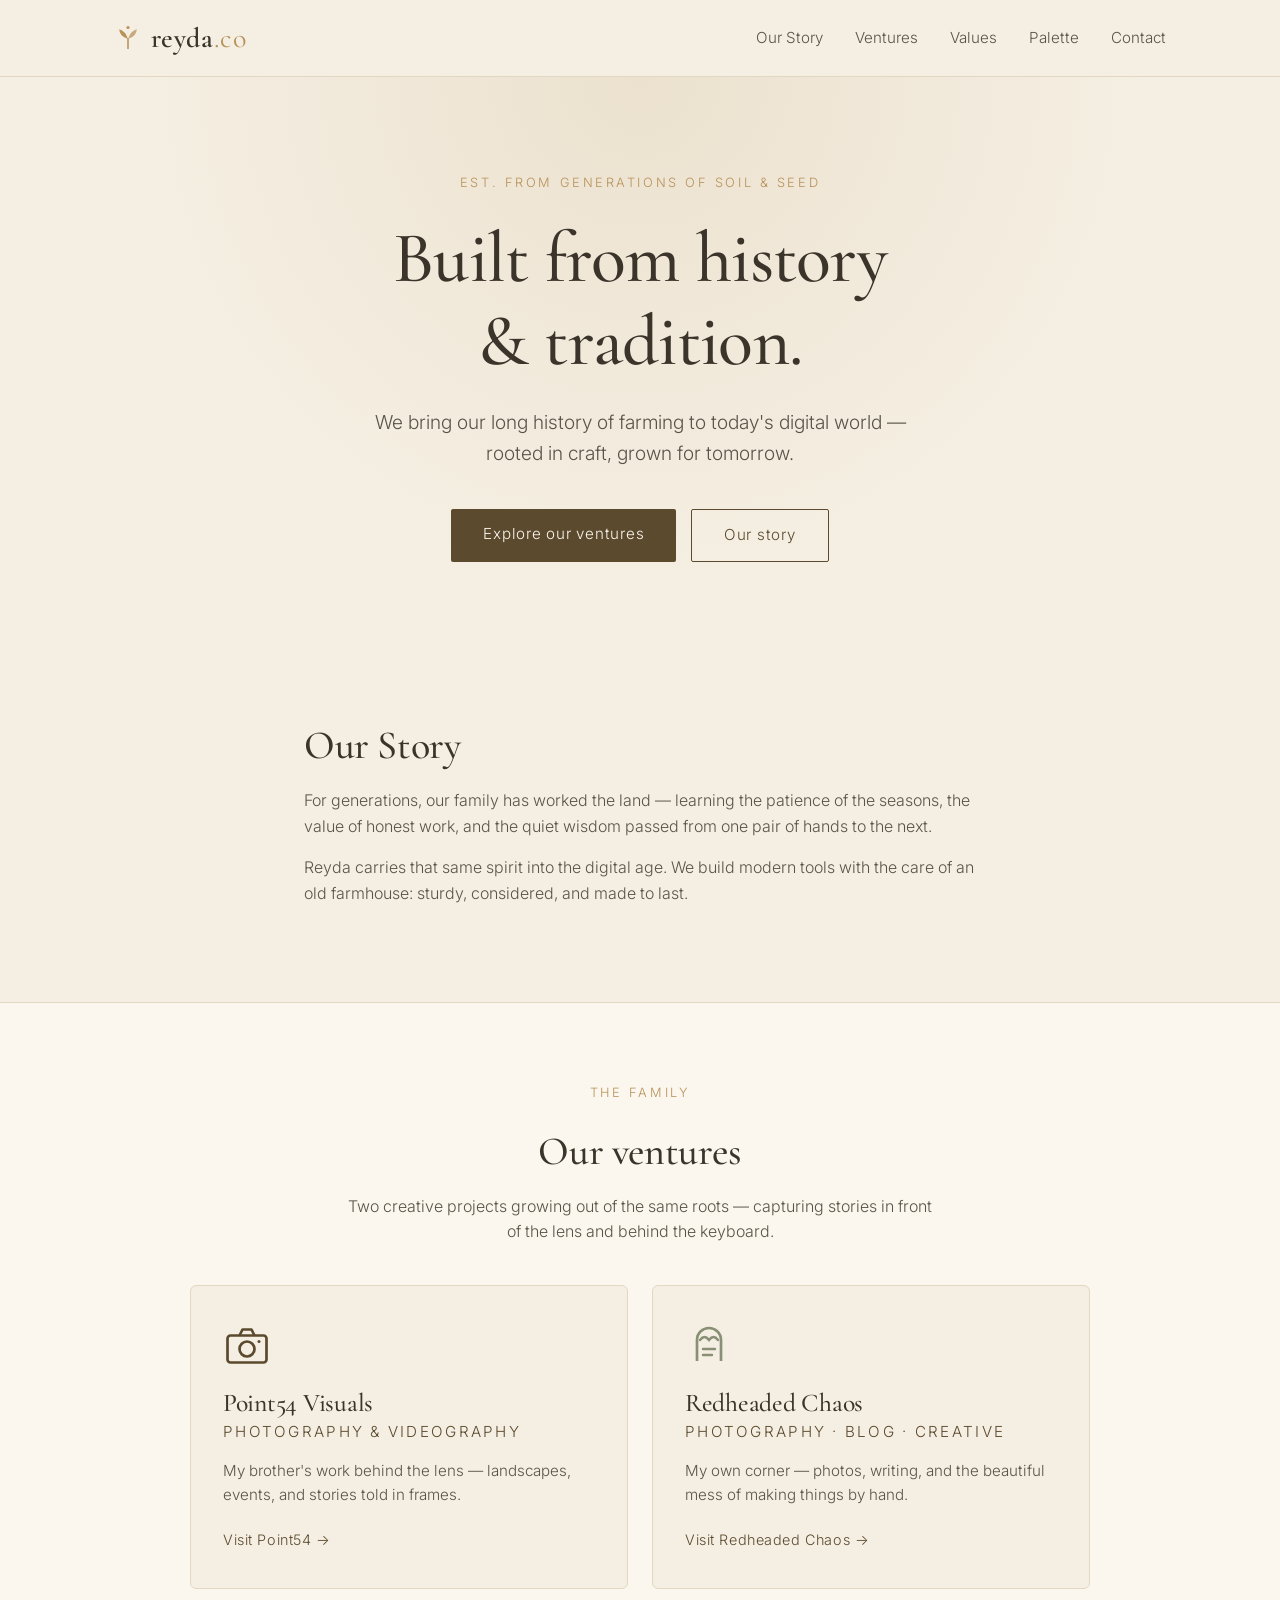
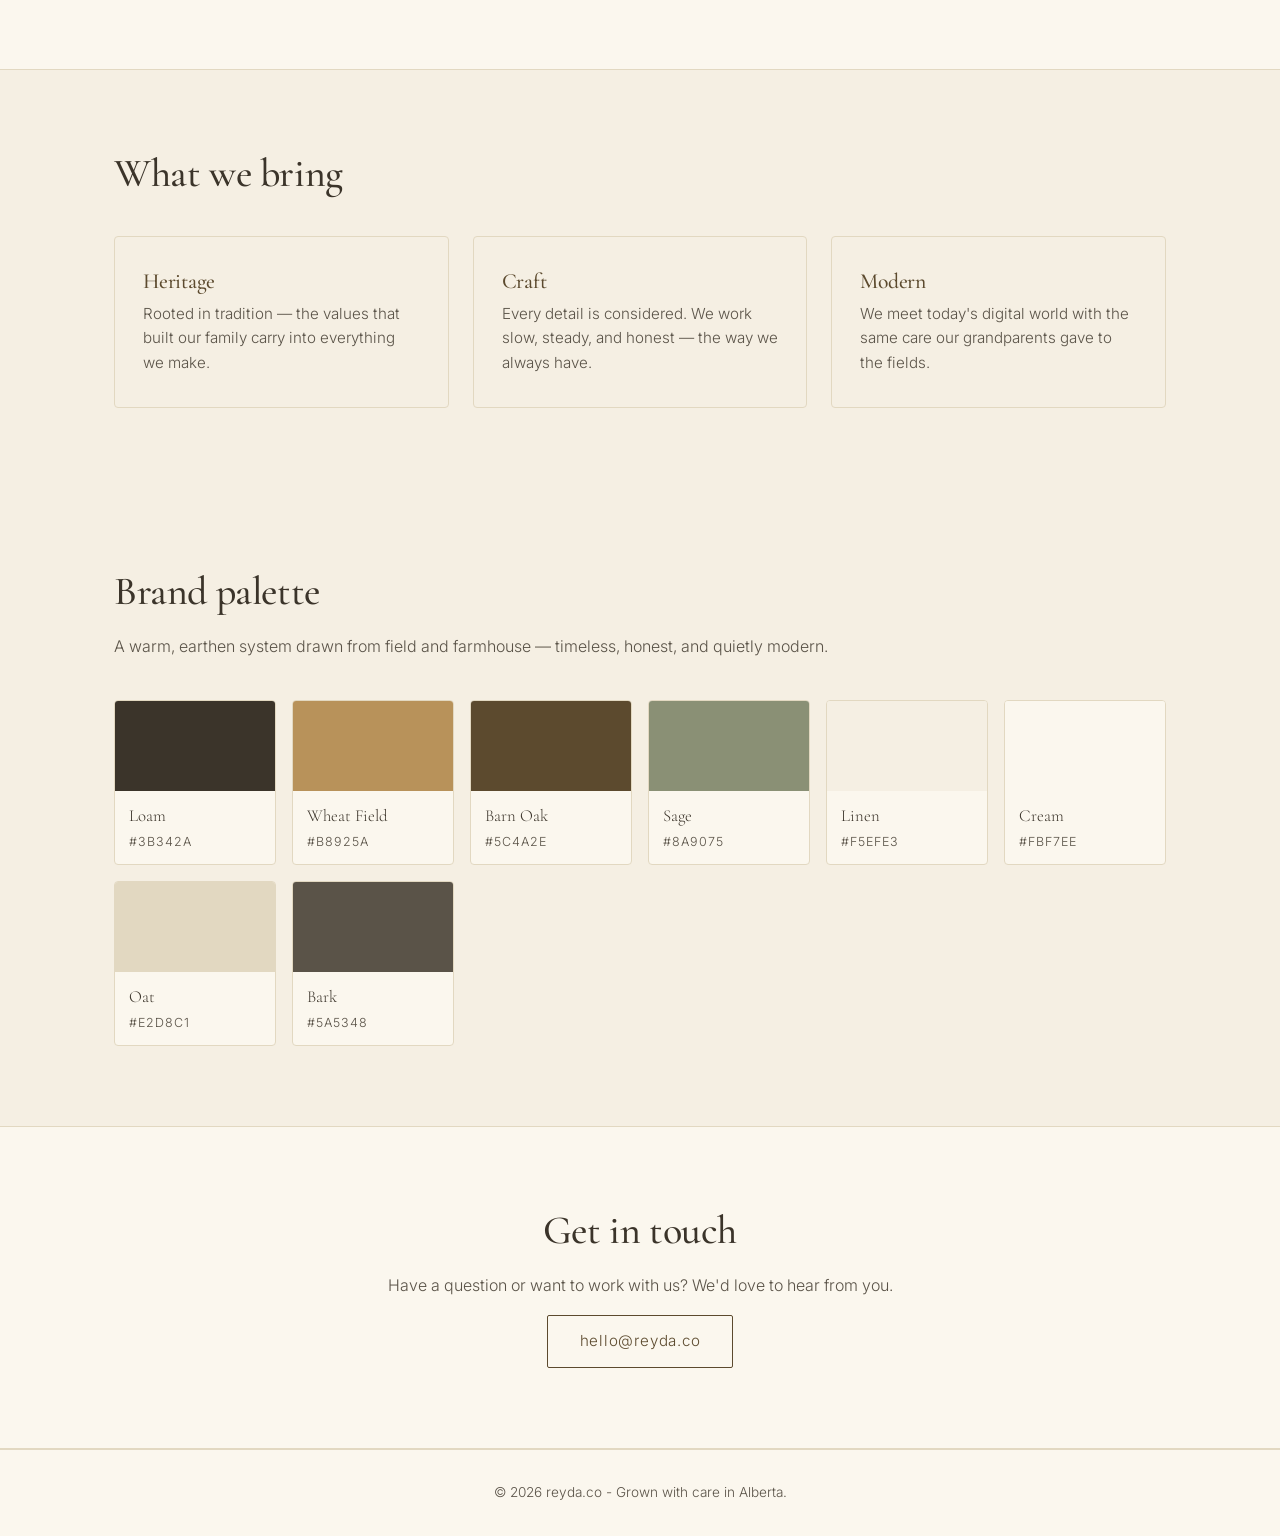
==== index.html @ 4c2921be "Update title and footer to lowercase 'reyda.co'" ====
<!DOCTYPE html>
<html lang="en">
<head>
  <meta charset="UTF-8" />
  <meta name="viewport" content="width=device-width, initial-scale=1.0" />
  <title>reyda.co &mdash; Built from History &amp; Tradition</title>
  <link rel="preconnect" href="https://fonts.googleapis.com">
  <link rel="preconnect" href="https://fonts.gstatic.com" crossorigin>
  <link href="https://fonts.googleapis.com/css2?family=Cormorant+Garamond:wght@400;500;600&family=Inter:wght@300;400;500&display=swap" rel="stylesheet">
  <link rel="stylesheet" href="styles.css" />
  <link rel="icon" type="image/svg+xml" href="favicon.svg" />
</head>
<body>
  <header class="site-header">
    <div class="container header-inner">
      <a href="#" class="logo" aria-label="reyda.co home">
        <svg class="logo-mark" viewBox="0 0 32 32" fill="none" xmlns="http://www.w3.org/2000/svg" aria-hidden="true">
          <!-- Pointed sprout w/ seed dot -->
          <path d="M16 28 V17" stroke="currentColor" stroke-width="1.8" stroke-linecap="round"/>
          <path d="M16 17 Q 6 14, 6 6 Q 13 8, 16 17 Z" fill="currentColor"/>
          <path d="M16 17 Q 26 14, 26 6 Q 19 8, 16 17 Z" fill="currentColor" opacity="0.75"/>
          <circle cx="16" cy="4" r="1.8" fill="currentColor"/>
        </svg>
        <span class="logo-word">reyda<span>.co</span></span>
      </a>
      <nav>
        <a href="#story">Our Story</a>
        <a href="#services">Ventures</a>
        <a href="#values">Values</a>
        <a href="#palette">Palette</a>
        <a href="#contact">Contact</a>
      </nav>
    </div>
  </header>

  <main>
    <section class="hero">
      <div class="container hero-content">
        <p class="eyebrow">Est. from generations of soil &amp; seed</p>
        <h1>Built from history<br />&amp; tradition.</h1>
        <p class="lede">
          We bring our long history of farming to today's digital world &mdash;
          rooted in craft, grown for tomorrow.
        </p>
        <div class="hero-ctas">
          <a href="#services" class="btn">Explore our ventures</a>
          <a href="#story" class="btn ghost">Our story</a>
        </div>
      </div>
    </section>

    <section id="story" class="section">
      <div class="container narrow">
        <h2>Our Story</h2>
        <p>
          For generations, our family has worked the land &mdash; learning the
          patience of the seasons, the value of honest work, and the quiet wisdom
          passed from one pair of hands to the next.
        </p>
        <p>
          Reyda carries that same spirit into the digital age. We build modern
          tools with the care of an old farmhouse: sturdy, considered, and made
          to last.
        </p>
      </div>
    </section>

    <section id="services" class="section alt">
      <div class="container">
        <p class="eyebrow" style="text-align:center">The family</p>
        <h2 style="text-align:center">Our ventures</h2>
        <p style="text-align:center; max-width: 600px; margin: 0 auto 1rem;">Two creative projects growing out of the same roots &mdash; capturing stories in front of the lens and behind the keyboard.</p>
        <div class="grid ventures-grid">
          <a href="point54.html" class="venture-card point54">
            <div class="venture-icon" aria-hidden="true">
              <svg viewBox="0 0 32 32" fill="none">
                <rect x="3" y="9" width="26" height="18" rx="2" stroke="currentColor" stroke-width="1.8" fill="none"/>
                <path d="M11 9 L13 5 H19 L21 9" stroke="currentColor" stroke-width="1.8" fill="none" stroke-linejoin="round"/>
                <circle cx="16" cy="18" r="5" stroke="currentColor" stroke-width="1.8" fill="none"/>
                <circle cx="24" cy="13" r="1" fill="currentColor"/>
              </svg>
            </div>
            <h3>Point54 Visuals</h3>
            <p class="venture-sub">Photography &amp; Videography</p>
            <p>My brother's work behind the lens &mdash; landscapes, events, and stories told in frames.</p>
            <span class="venture-link">Visit Point54 &rarr;</span>
          </a>
          <a href="redheaded-chaos.html" class="venture-card redheaded">
            <div class="venture-icon" aria-hidden="true">
              <svg viewBox="0 0 32 32" fill="none">
                <path d="M8 26 V12 C 8 7, 12 4, 16 4 C 20 4, 24 7, 24 12 V26" stroke="currentColor" stroke-width="1.8" fill="none" stroke-linejoin="round"/>
                <path d="M10 12 Q 13 8, 16 12 Q 19 8, 22 12" stroke="currentColor" stroke-width="1.6" fill="none" stroke-linecap="round"/>
                <path d="M12 18 H20 M12 22 H18" stroke="currentColor" stroke-width="1.6" stroke-linecap="round"/>
              </svg>
            </div>
            <h3>Redheaded Chaos</h3>
            <p class="venture-sub">Photography &middot; Blog &middot; Creative</p>
            <p>My own corner &mdash; photos, writing, and the beautiful mess of making things by hand.</p>
            <span class="venture-link">Visit Redheaded Chaos &rarr;</span>
          </a>
        </div>
      </div>
    </section>

    <section id="values" class="section">
      <div class="container">
        <h2>What we bring</h2>
        <div class="grid">
          <div class="card">
            <h3>Heritage</h3>
            <p>Rooted in tradition &mdash; the values that built our family carry into everything we make.</p>
          </div>
          <div class="card">
            <h3>Craft</h3>
            <p>Every detail is considered. We work slow, steady, and honest &mdash; the way we always have.</p>
          </div>
          <div class="card">
            <h3>Modern</h3>
            <p>We meet today's digital world with the same care our grandparents gave to the fields.</p>
          </div>
        </div>
      </div>
    </section>

    <section id="palette" class="section">
      <div class="container">
        <h2>Brand palette</h2>
        <p>A warm, earthen system drawn from field and farmhouse &mdash; timeless, honest, and quietly modern.</p>
        <div class="palette">
          <div class="swatch">
            <div class="swatch-color" style="background:#3B342A"></div>
            <div class="swatch-meta"><span class="swatch-name">Loam</span><span class="swatch-hex">#3B342A</span></div>
          </div>
          <div class="swatch">
            <div class="swatch-color" style="background:#B8925A"></div>
            <div class="swatch-meta"><span class="swatch-name">Wheat Field</span><span class="swatch-hex">#B8925A</span></div>
          </div>
          <div class="swatch">
            <div class="swatch-color" style="background:#5C4A2E"></div>
            <div class="swatch-meta"><span class="swatch-name">Barn Oak</span><span class="swatch-hex">#5C4A2E</span></div>
          </div>
          <div class="swatch">
            <div class="swatch-color" style="background:#8A9075"></div>
            <div class="swatch-meta"><span class="swatch-name">Sage</span><span class="swatch-hex">#8A9075</span></div>
          </div>
          <div class="swatch">
            <div class="swatch-color" style="background:#F5EFE3"></div>
            <div class="swatch-meta"><span class="swatch-name">Linen</span><span class="swatch-hex">#F5EFE3</span></div>
          </div>
          <div class="swatch">
            <div class="swatch-color" style="background:#FBF7EE"></div>
            <div class="swatch-meta"><span class="swatch-name">Cream</span><span class="swatch-hex">#FBF7EE</span></div>
          </div>
          <div class="swatch">
            <div class="swatch-color" style="background:#E2D8C1"></div>
            <div class="swatch-meta"><span class="swatch-name">Oat</span><span class="swatch-hex">#E2D8C1</span></div>
          </div>
          <div class="swatch">
            <div class="swatch-color" style="background:#5A5348"></div>
            <div class="swatch-meta"><span class="swatch-name">Bark</span><span class="swatch-hex">#5A5348</span></div>
          </div>
        </div>
      </div>
    </section>

    <section id="contact" class="section alt">
      <div class="container narrow center">
        <h2>Get in touch</h2>
        <p>Have a question or want to work with us? We'd love to hear from you.</p>
        <a href="mailto:hello@reyda.co" class="btn outline">hello@reyda.co</a>
      </div>
    </section>
  </main>

  <footer>
    <div class="container footer-inner">
      <p>&copy; <span id="year"></span> reyda.co - Grown with care in Alberta.</p>
    </div>
  </footer>

  <script>
    document.getElementById('year').textContent = new Date().getFullYear();
  </script>
</body>
</html>
---- styles.css ----
/* Reyda — landing page styles
   Brand palette:
   Loam #3B342A | Wheat Field #B8925A | Barn Oak #5C4A2E
   Linen #F5EFE3 | Cream #FBF7EE | Sage #8A9075
   Oat #E2D8C1 | Bark #5A5348
*/

:root {
  --loam: #3B342A;
  --wheat: #B8925A;
  --barn: #5C4A2E;
  --linen: #F5EFE3;
  --cream: #FBF7EE;
  --sage: #8A9075;
  --oat: #E2D8C1;
  --bark: #5A5348;

  --bg: var(--linen);
  --bg-alt: var(--cream);
  --ink: var(--loam);
  --ink-soft: var(--bark);
  --accent: var(--wheat);
  --accent-dark: var(--barn);
  --line: var(--oat);
}

* { box-sizing: border-box; }

html, body {
  margin: 0;
  padding: 0;
  background: var(--bg);
  color: var(--ink);
  font-family: 'Inter', -apple-system, BlinkMacSystemFont, sans-serif;
  font-weight: 300;
  line-height: 1.6;
  -webkit-font-smoothing: antialiased;
}

.container {
  width: 100%;
  max-width: 1100px;
  margin: 0 auto;
  padding: 0 1.5rem;
}

.container.narrow { max-width: 720px; }
.container.center { text-align: center; }

h1, h2, h3 {
  font-family: 'Cormorant Garamond', Georgia, serif;
  font-weight: 500;
  color: var(--ink);
  letter-spacing: -0.01em;
  line-height: 1.15;
  margin: 0 0 1rem;
}

h1 { font-size: clamp(2.5rem, 6vw, 4.5rem); }
h2 { font-size: clamp(1.8rem, 3.5vw, 2.5rem); margin-bottom: 1.25rem; }
h3 { font-size: 1.35rem; }

p { margin: 0 0 1rem; color: var(--ink-soft); }

a { color: var(--accent-dark); text-decoration: none; }
a:hover { color: var(--ink); }

/* Header */
.site-header {
  padding: 1.5rem 0;
  border-bottom: 1px solid var(--line);
  background: var(--bg);
}

.header-inner {
  display: flex;
  justify-content: space-between;
  align-items: center;
  gap: 1rem;
  flex-wrap: wrap;
}

.logo {
  display: inline-flex;
  align-items: center;
  gap: 0.55rem;
  font-family: 'Cormorant Garamond', serif;
  font-size: 1.75rem;
  font-weight: 600;
  color: var(--ink);
  letter-spacing: 0.02em;
  line-height: 1;
}
.logo svg { display: block; }
.logo-mark {
  width: 28px;
  height: 28px;
  color: var(--accent);
  transition: transform 0.3s ease, color 0.2s ease;
}
.logo:hover .logo-mark {
  transform: rotate(-6deg);
  color: var(--accent-dark);
}
.logo-word { display: inline-block; color: var(--loam); }
.logo-word span { color: var(--accent); font-weight: 400; }

nav a {
  margin-left: 1.75rem;
  font-size: 0.95rem;
  color: var(--ink-soft);
}
nav a:first-child { margin-left: 0; }
nav a:hover { color: var(--accent-dark); }

/* Hero */
.hero {
  padding: 6rem 0 5rem;
  text-align: center;
  background:
    radial-gradient(circle at 50% 0%, rgba(184, 146, 90, 0.15), transparent 60%),
    var(--bg);
}

.hero-image {
  position: relative;
  overflow: hidden;
  padding: 8rem 0 7rem;
  isolation: isolate;
  color: var(--linen);
}
.hero-image .hero-bg {
  position: absolute;
  inset: 0;
  background: url('hero.png') center 55% / cover no-repeat;
  z-index: -2;
}
.hero-image::before {
  content: "";
  position: absolute;
  inset: 0;
  background:
    radial-gradient(ellipse at 50% 50%, rgba(59, 52, 42, 0.75) 0%, rgba(59, 52, 42, 0.55) 40%, rgba(59, 52, 42, 0.7) 100%),
    linear-gradient(180deg, rgba(59, 52, 42, 0.4) 0%, rgba(59, 52, 42, 0.35) 50%, rgba(59, 52, 42, 0.75) 100%);
  z-index: -1;
}
.hero-image .lede { color: #FBF7EE; text-shadow: 0 2px 18px rgba(0,0,0,0.6), 0 1px 4px rgba(0,0,0,0.5); font-weight: 400; }
.hero-image h1 { text-shadow: 0 2px 20px rgba(0,0,0,0.35); }
.hero-image h1,
.hero-image .lede {
  color: var(--linen);
}
.hero-image .eyebrow { color: var(--wheat); text-shadow: 0 1px 8px rgba(0,0,0,0.4); }
.hero-content { position: relative; }
.hero-ctas {
  display: inline-flex;
  gap: 0.9rem;
  flex-wrap: wrap;
  justify-content: center;
}
.btn.ghost {
  background: transparent;
  color: var(--accent-dark);
  border: 1px solid var(--accent-dark);
}
.btn.ghost:hover {
  background: var(--accent-dark);
  color: var(--cream);
}
.hero-image .btn.ghost {
  color: var(--linen);
  border-color: rgba(245, 239, 227, 0.5);
}
.hero-image .btn.ghost:hover {
  background: rgba(245, 239, 227, 0.12);
  color: var(--linen);
  border-color: var(--linen);
}

.eyebrow {
  text-transform: uppercase;
  letter-spacing: 0.2em;
  font-size: 0.8rem;
  color: var(--accent);
  margin-bottom: 1.5rem;
}

.hero .lede {
  font-size: 1.2rem;
  max-width: 560px;
  margin: 1.5rem auto 2.5rem;
  color: var(--ink-soft);
}

/* Buttons */
.btn {
  display: inline-block;
  padding: 0.85rem 2rem;
  background: var(--accent-dark);
  color: var(--cream);
  border-radius: 2px;
  font-size: 0.95rem;
  letter-spacing: 0.05em;
  transition: background 0.2s ease, transform 0.2s ease;
}
.btn:hover {
  background: var(--loam);
  color: var(--cream);
  transform: translateY(-1px);
}

.btn.outline {
  background: transparent;
  color: var(--accent-dark);
  border: 1px solid var(--accent-dark);
}
.btn.outline:hover {
  background: var(--accent-dark);
  color: var(--cream);
}

/* Sections */
.section {
  padding: 5rem 0;
}
.section.alt {
  background: var(--bg-alt);
  border-top: 1px solid var(--line);
  border-bottom: 1px solid var(--line);
}

/* Value grid */
.grid {
  display: grid;
  grid-template-columns: repeat(auto-fit, minmax(240px, 1fr));
  gap: 1.5rem;
  margin-top: 2.5rem;
}

/* Ventures */
.ventures-grid {
  grid-template-columns: repeat(auto-fit, minmax(280px, 1fr));
  max-width: 900px;
  margin-left: auto;
  margin-right: auto;
}
.venture-card {
  display: block;
  background: var(--bg);
  padding: 2.25rem 2rem;
  border: 1px solid var(--line);
  border-radius: 6px;
  text-decoration: none;
  color: var(--ink);
  transition: transform 0.25s ease, box-shadow 0.25s ease, border-color 0.25s ease;
  position: relative;
  overflow: hidden;
}
.venture-card::before {
  content: "";
  position: absolute;
  top: 0; left: 0; right: 0;
  height: 3px;
  background: var(--accent);
  transform: scaleX(0);
  transform-origin: left;
  transition: transform 0.35s ease;
}
.venture-card:hover {
  transform: translateY(-4px);
  box-shadow: 0 14px 34px rgba(59, 52, 42, 0.1);
  border-color: var(--wheat);
}
.venture-card:hover::before { transform: scaleX(1); }
.venture-icon {
  width: 48px;
  height: 48px;
  color: var(--accent);
  margin-bottom: 1.1rem;
}
.venture-icon svg { width: 100%; height: 100%; }
.venture-card h3 {
  color: var(--loam);
  margin: 0 0 0.2rem;
  font-size: 1.6rem;
}
.venture-sub {
  font-family: 'Inter', sans-serif;
  font-size: 0.75rem;
  letter-spacing: 0.15em;
  text-transform: uppercase;
  color: var(--accent-dark) !important;
  margin: 0 0 0.9rem !important;
}
.venture-card p { margin: 0 0 1.2rem; font-size: 0.95rem; color: var(--ink-soft); }
.venture-link {
  display: inline-block;
  font-size: 0.9rem;
  color: var(--accent-dark);
  letter-spacing: 0.04em;
  transition: transform 0.2s ease;
}
.venture-card:hover .venture-link {
  transform: translateX(4px);
  color: var(--loam);
}

/* Distinct color accents per venture */
.venture-card.point54 .venture-icon { color: var(--barn); }
.venture-card.point54::before { background: var(--barn); }
.venture-card.redheaded .venture-icon { color: var(--sage); }
.venture-card.redheaded::before { background: var(--sage); }

.card {
  background: var(--bg);
  padding: 2rem 1.75rem;
  border: 1px solid var(--line);
  border-radius: 4px;
  transition: transform 0.2s ease, box-shadow 0.2s ease;
}
.card:hover {
  transform: translateY(-3px);
  box-shadow: 0 10px 30px rgba(59, 52, 42, 0.08);
}
.card h3 { color: var(--accent-dark); margin-bottom: 0.5rem; }
.card p { margin: 0; font-size: 0.95rem; }

/* Palette showcase */
.palette {
  display: grid;
  grid-template-columns: repeat(auto-fit, minmax(140px, 1fr));
  gap: 1rem;
  margin-top: 2.5rem;
}

.swatch {
  border: 1px solid var(--line);
  border-radius: 4px;
  overflow: hidden;
  background: var(--cream);
}

.swatch-color {
  height: 90px;
  width: 100%;
}

.swatch-meta {
  padding: 0.75rem 0.9rem;
}

.swatch-name {
  display: block;
  font-family: 'Cormorant Garamond', serif;
  font-size: 1.05rem;
  color: var(--ink);
  margin-bottom: 0.15rem;
}

.swatch-hex {
  display: block;
  font-size: 0.78rem;
  letter-spacing: 0.08em;
  color: var(--ink-soft);
  text-transform: uppercase;
}

/* Footer */
footer {
  padding: 2rem 0;
  border-top: 1px solid var(--line);
  background: var(--bg-alt);
}
.footer-inner {
  text-align: center;
}
footer p {
  margin: 0;
  font-size: 0.85rem;
  color: var(--ink-soft);
}

/* Responsive */
@media (max-width: 600px) {
  .hero { padding: 4rem 0 3rem; }
  .section { padding: 3.5rem 0; }
  nav a { margin-left: 1rem; font-size: 0.9rem; }
}
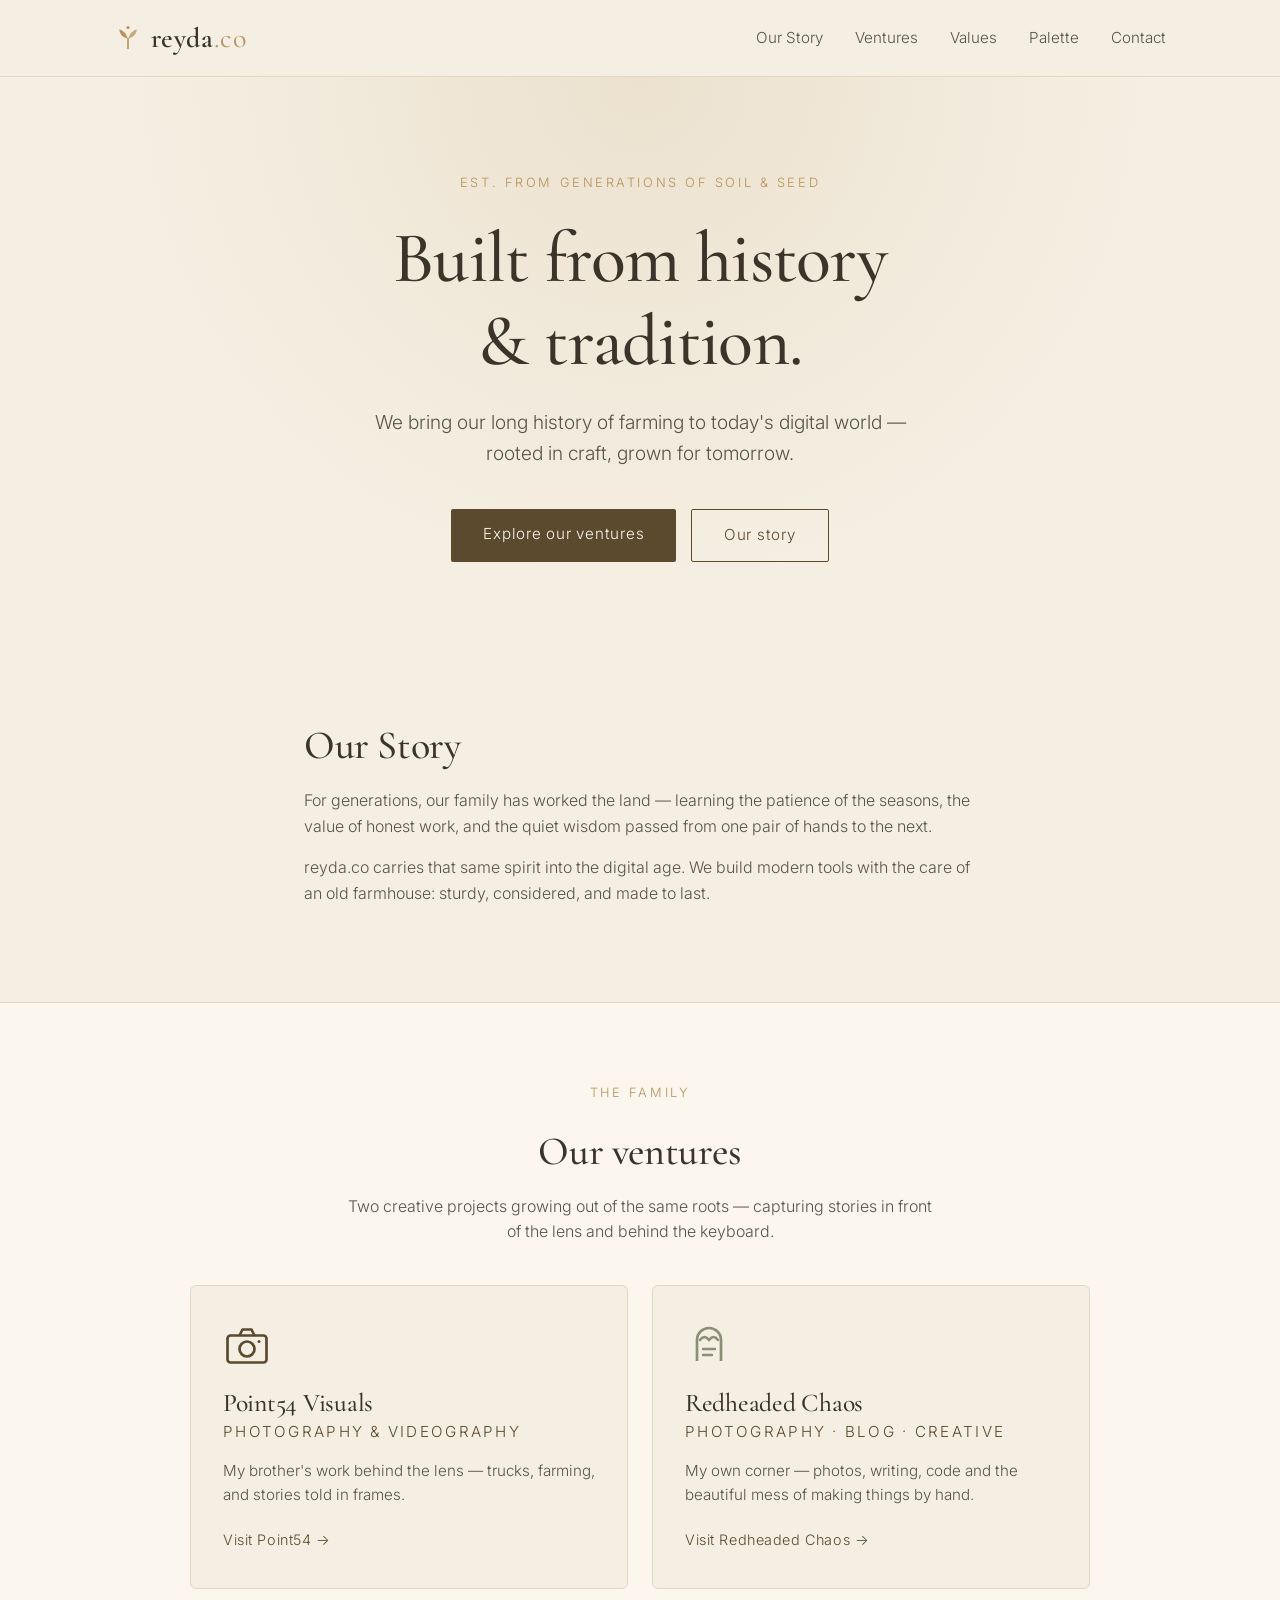
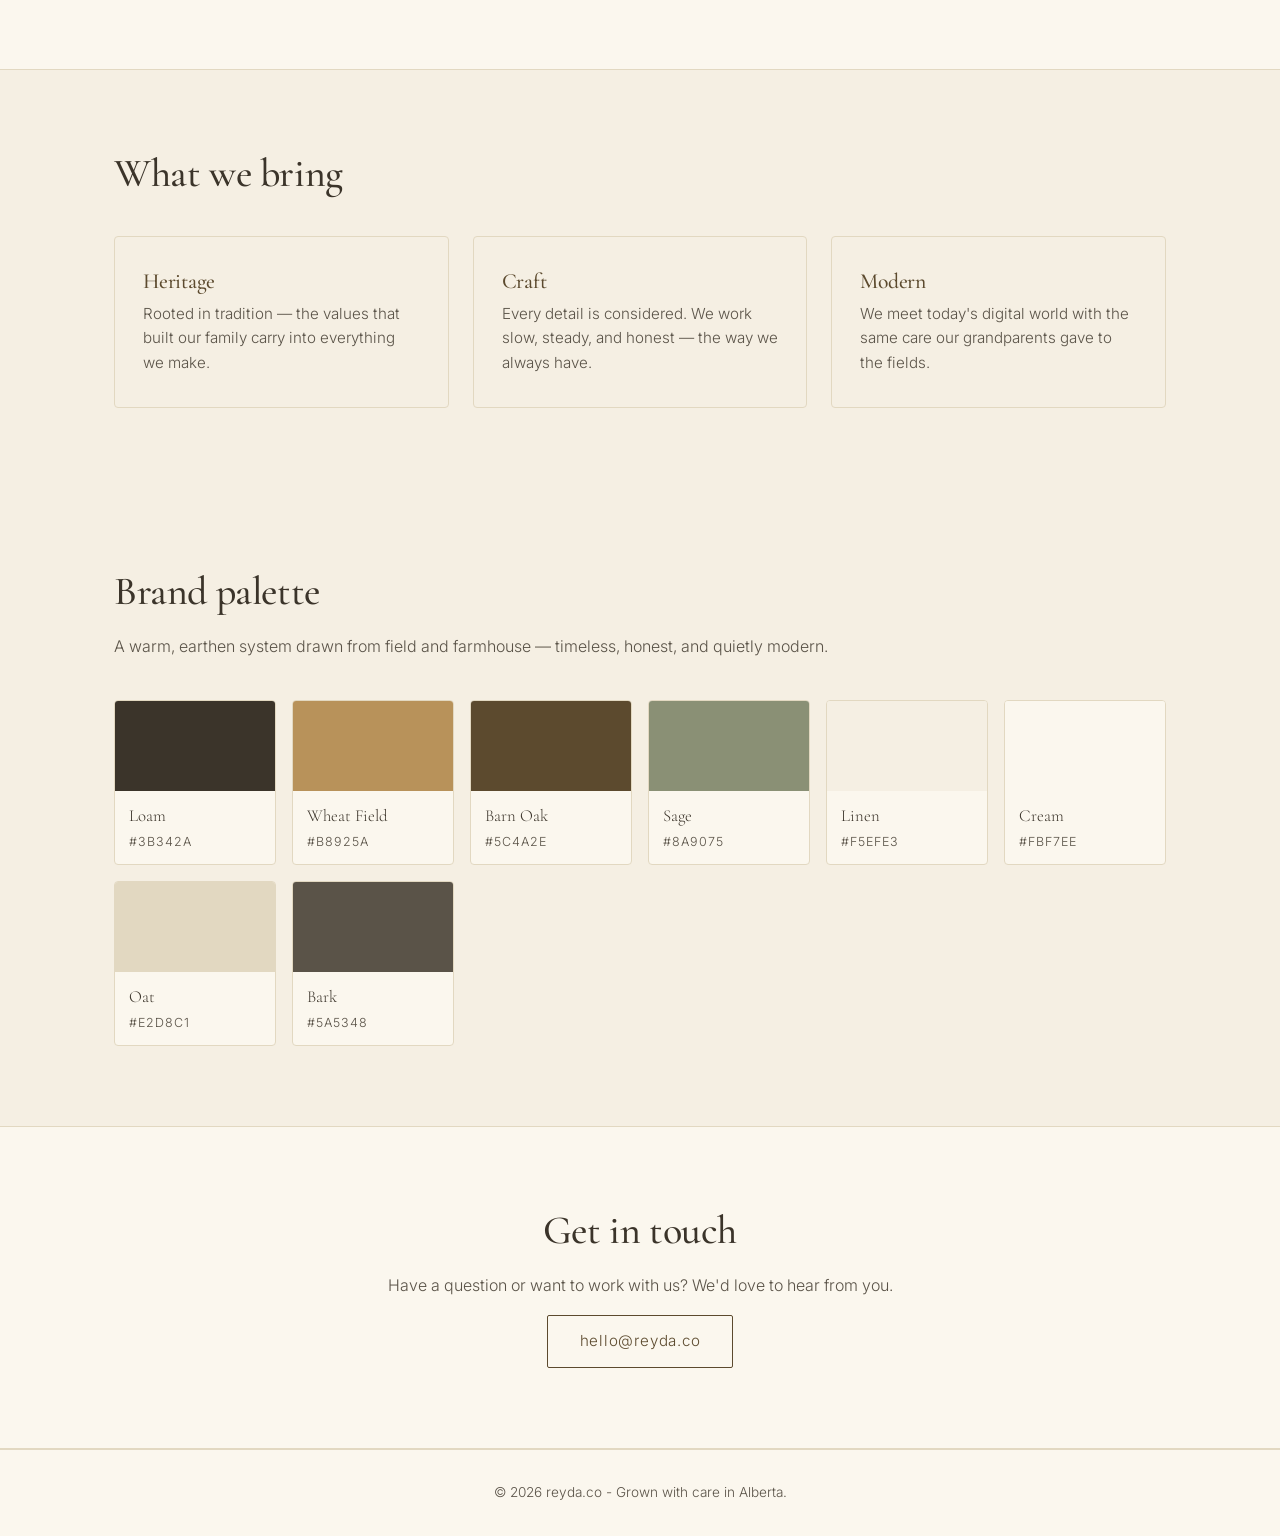
==== commit 5268b9b9: "Update descriptions in index.html content" ====
--- a/index.html
+++ b/index.html
@@ -58,7 +58,7 @@
           passed from one pair of hands to the next.
         </p>
         <p>
-          Reyda carries that same spirit into the digital age. We build modern
+          reyda.co carries that same spirit into the digital age. We build modern
           tools with the care of an old farmhouse: sturdy, considered, and made
           to last.
         </p>
@@ -82,7 +82,7 @@
             </div>
             <h3>Point54 Visuals</h3>
             <p class="venture-sub">Photography &amp; Videography</p>
-            <p>My brother's work behind the lens &mdash; landscapes, events, and stories told in frames.</p>
+            <p>My brother's work behind the lens &mdash; trucks, farming, and stories told in frames.</p>
             <span class="venture-link">Visit Point54 &rarr;</span>
           </a>
           <a href="redheaded-chaos.html" class="venture-card redheaded">
@@ -95,7 +95,7 @@
             </div>
             <h3>Redheaded Chaos</h3>
             <p class="venture-sub">Photography &middot; Blog &middot; Creative</p>
-            <p>My own corner &mdash; photos, writing, and the beautiful mess of making things by hand.</p>
+            <p>My own corner &mdash; photos, writing, code and the beautiful mess of making things by hand.</p>
             <span class="venture-link">Visit Redheaded Chaos &rarr;</span>
           </a>
         </div>
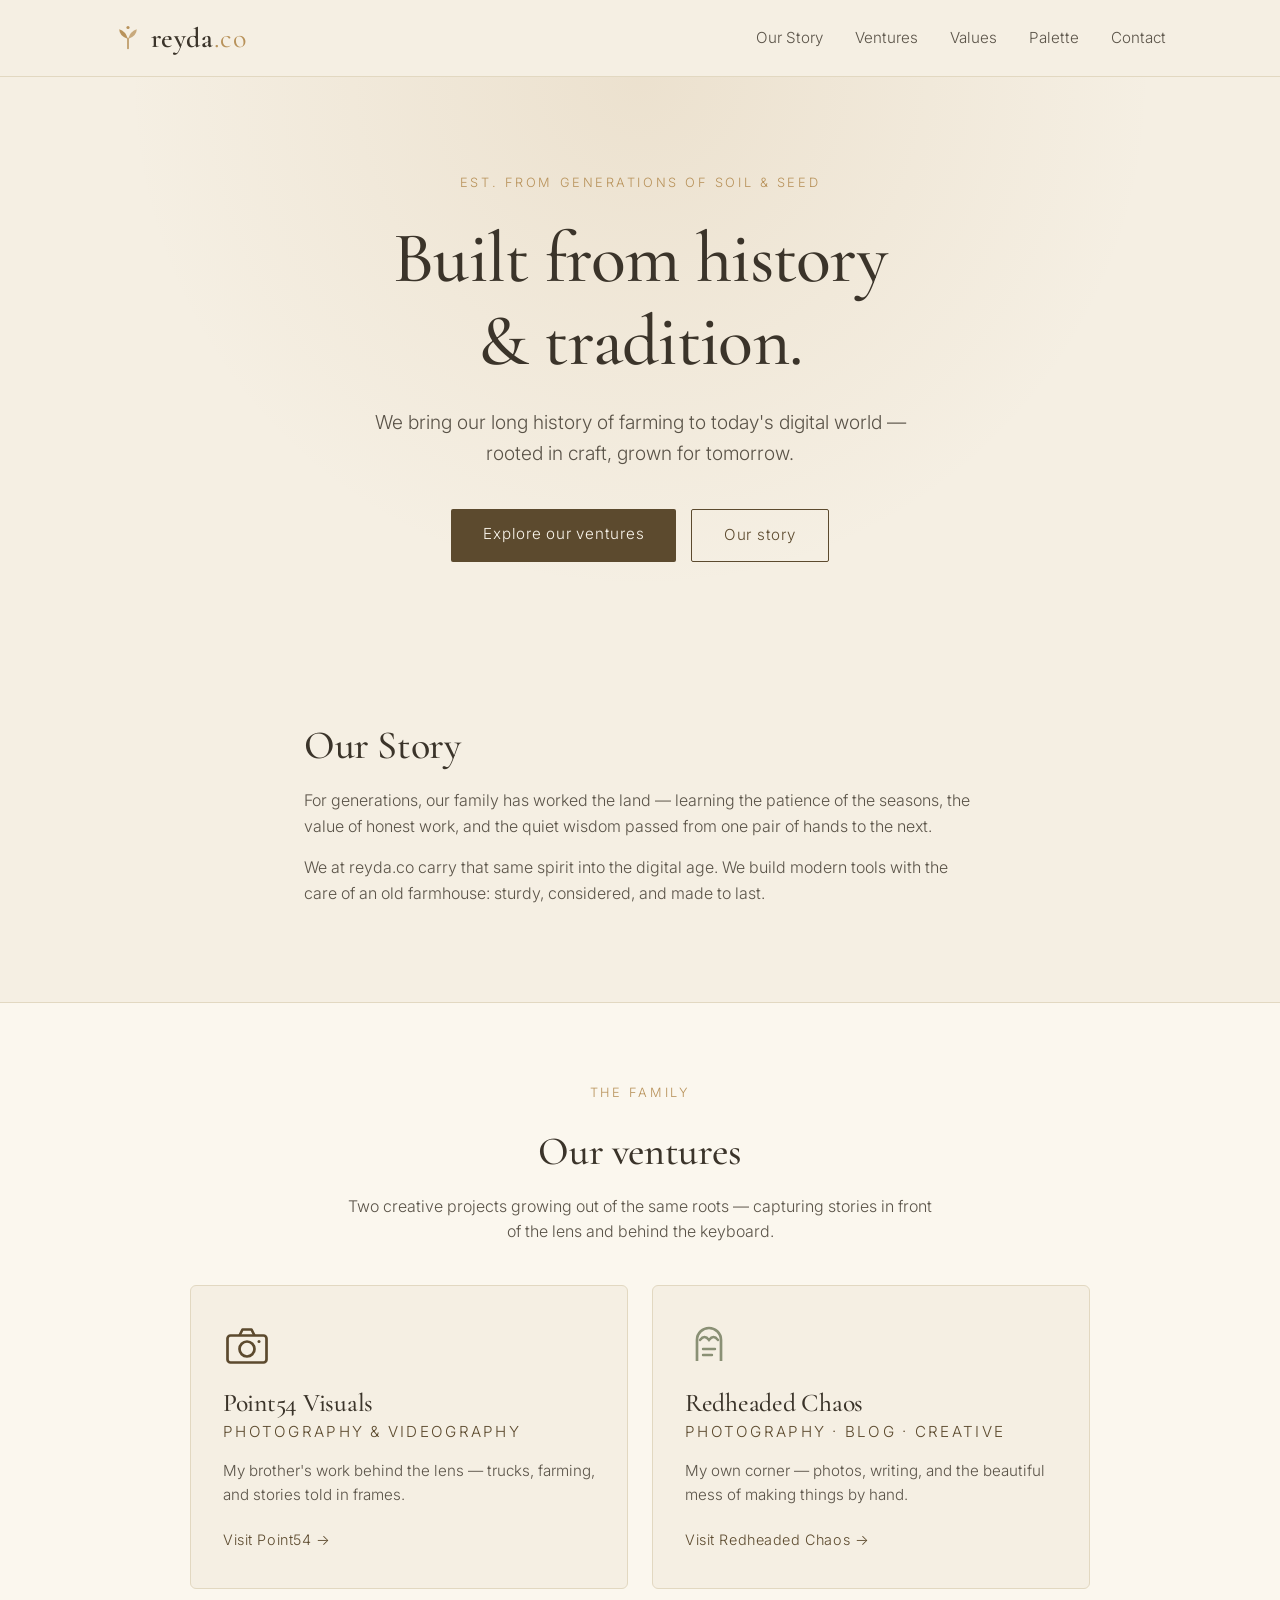
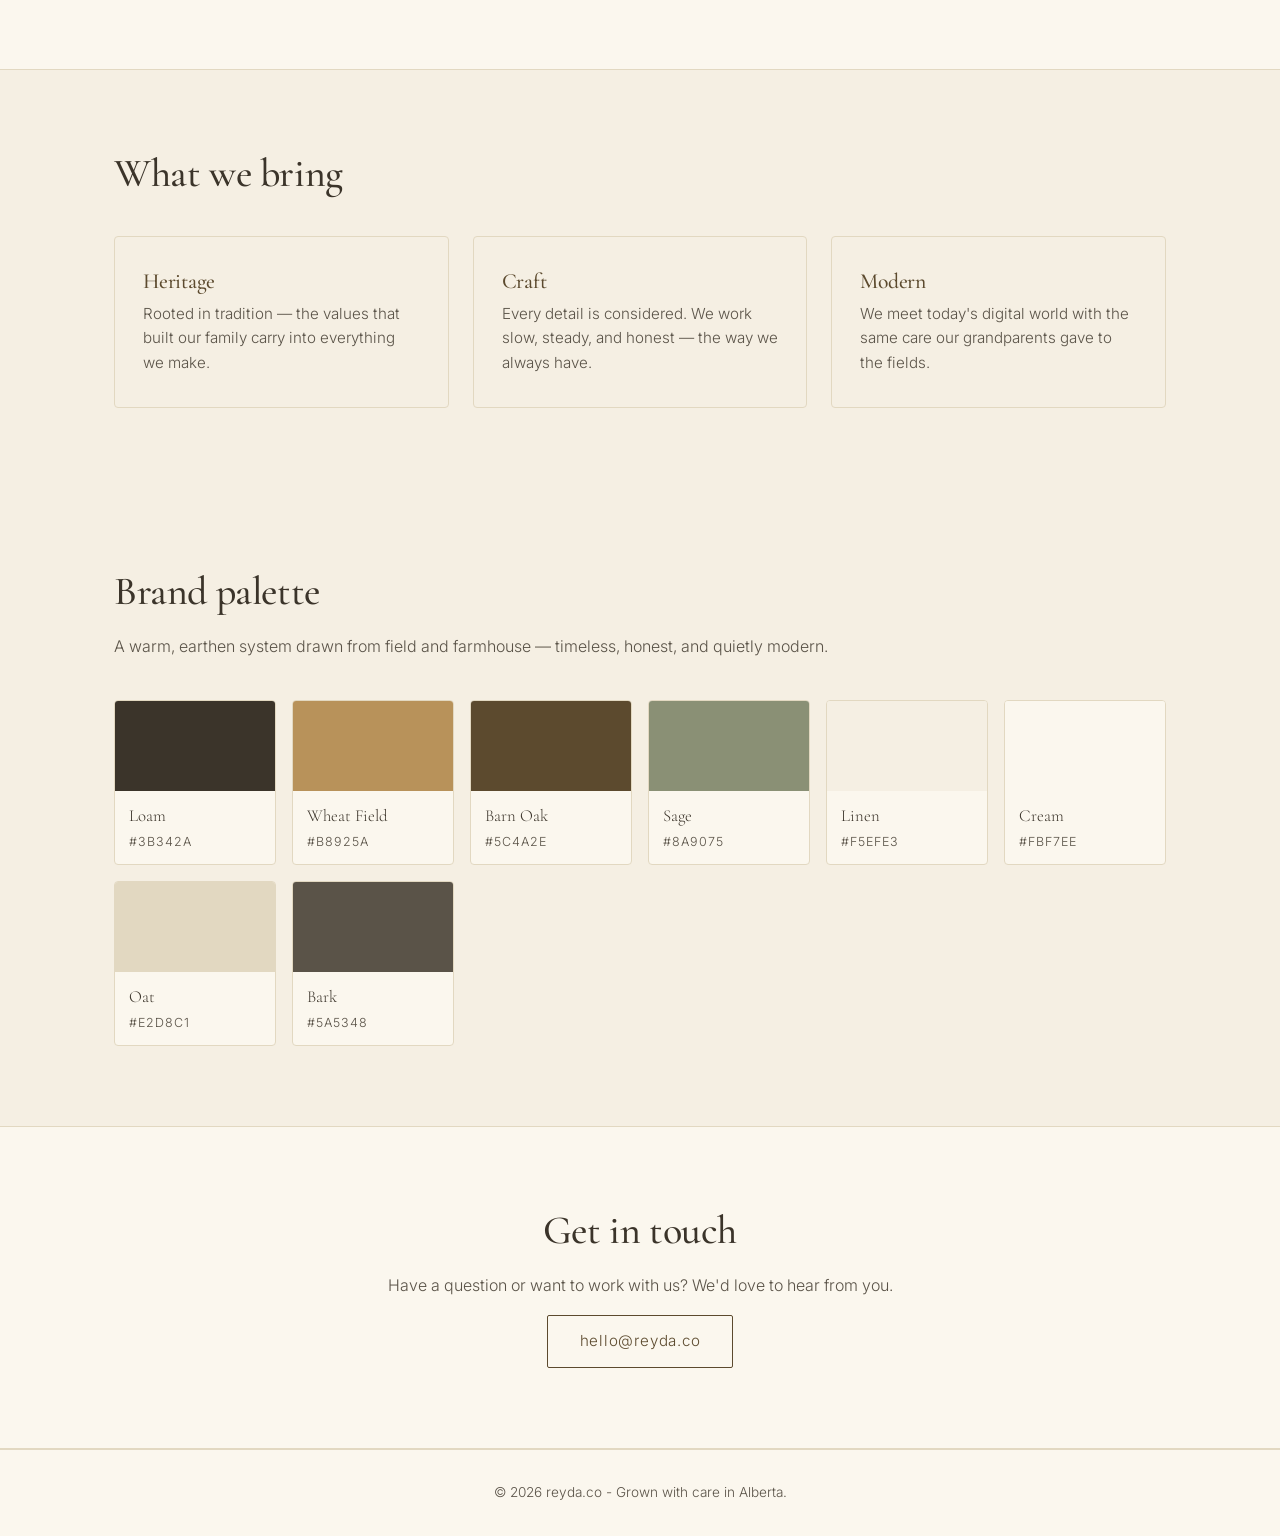
==== commit b9f919f8: "Update index.html" ====
--- a/index.html
+++ b/index.html
@@ -3,7 +3,7 @@
 <head>
   <meta charset="UTF-8" />
   <meta name="viewport" content="width=device-width, initial-scale=1.0" />
-  <title>reyda.co &mdash; Built from History &amp; Tradition</title>
+  <title> reyda.co &mdash; Home</title>
   <link rel="preconnect" href="https://fonts.googleapis.com">
   <link rel="preconnect" href="https://fonts.gstatic.com" crossorigin>
   <link href="https://fonts.googleapis.com/css2?family=Cormorant+Garamond:wght@400;500;600&family=Inter:wght@300;400;500&display=swap" rel="stylesheet">
@@ -58,7 +58,7 @@
           passed from one pair of hands to the next.
         </p>
         <p>
-          reyda.co carries that same spirit into the digital age. We build modern
+          We at reyda.co carry that same spirit into the digital age. We build modern
           tools with the care of an old farmhouse: sturdy, considered, and made
           to last.
         </p>
@@ -95,7 +95,7 @@
             </div>
             <h3>Redheaded Chaos</h3>
             <p class="venture-sub">Photography &middot; Blog &middot; Creative</p>
-            <p>My own corner &mdash; photos, writing, code and the beautiful mess of making things by hand.</p>
+            <p>My own corner &mdash; photos, writing, and the beautiful mess of making things by hand.</p>
             <span class="venture-link">Visit Redheaded Chaos &rarr;</span>
           </a>
         </div>
